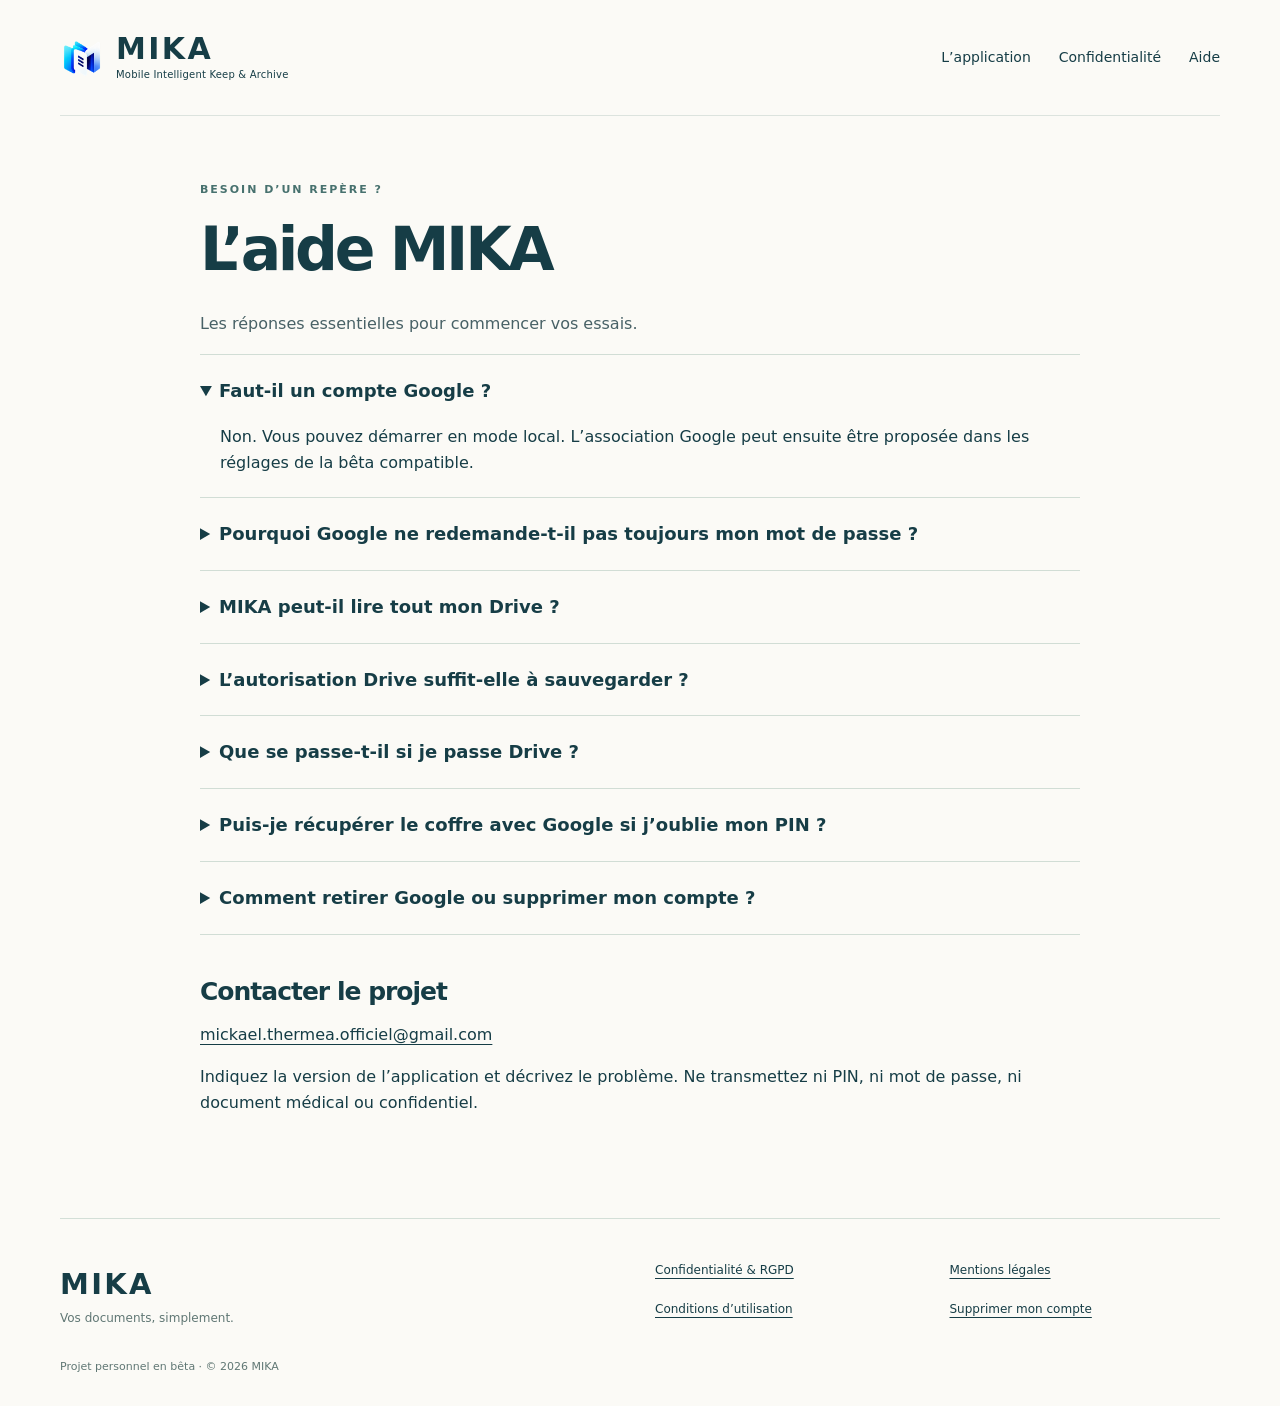
==== aide.html @ 87fa4546 "Créer le site MIKA et les pages de confidentialité de la bêta" ====
<!doctype html>
<html lang="fr"><head><meta charset="utf-8"><meta name="viewport" content="width=device-width,initial-scale=1"><meta name="description" content="Réponses aux questions sur le mode local, Google, Drive et la protection de vos documents dans la bêta MIKA."><meta name="theme-color" content="#123b45"><title>Aide et sauvegardes — MIKA</title><link rel="icon" href="/assets/mika.png"><link rel="stylesheet" href="/style.css"></head><body><a class="skip" href="#contenu">Aller au contenu</a><header class="header wrap"><a class="brand" href="/"><img src="/assets/mika.png" alt="" width="44" height="44"><span><strong>MIKA</strong><small>Mobile Intelligent Keep &amp; Archive</small></span></a><nav aria-label="Navigation principale"><a href="/#fonctionnement">L’application</a><a href="/confidentialite.html">Confidentialité</a><a href="/aide.html">Aide</a></nav></header><main id="contenu" class="legal wrap"><span class="eyebrow">BESOIN D’UN REPÈRE ?</span><h1>L’aide MIKA</h1><p class="lead">Les réponses essentielles pour commencer vos essais.</p><details open><summary>Faut-il un compte Google ?</summary><p>Non. Vous pouvez démarrer en mode local. L’association Google peut ensuite être proposée dans les réglages de la bêta compatible.</p></details><details><summary>Pourquoi Google ne redemande-t-il pas toujours mon mot de passe ?</summary><p>Le téléphone peut déjà disposer d’une session reconnue par Google. Google choisit les vérifications supplémentaires en fonction du compte et du contexte. La mention « Compte Google vérifié » dans MIKA indique la validation technique de la connexion via Supabase, pas une vérification d’identité civile.</p></details><details><summary>MIKA peut-il lire tout mon Drive ?</summary><p>L’autorisation demandée dans ce prototype est limitée à l’espace de données de l’application (<code>drive.appdata</code>). Elle ne permet pas de parcourir vos autres fichiers.</p></details><details><summary>L’autorisation Drive suffit-elle à sauvegarder ?</summary><p>Non. La bêta actuelle teste la connexion et l’autorisation. L’envoi et la restauration d’une archive sur Drive restent à implémenter et à tester. Continuez à utiliser les fonctions manuelles de sauvegarde et d’export disponibles dans votre application.</p></details><details><summary>Que se passe-t-il si je passe Drive ?</summary><p>Vous pouvez continuer en mode local. Vous devez alors conserver vous-même vos sauvegardes et vérifier la restauration avec les fonctions disponibles dans votre version.</p></details><details><summary>Puis-je récupérer le coffre avec Google si j’oublie mon PIN ?</summary><p>Pas dans ce prototype : la récupération de clé par compte Google n’est pas implémentée. Conservez les moyens de récupération et sauvegardes proposés par votre version.</p></details><details><summary>Comment retirer Google ou supprimer mon compte ?</summary><p>Suivez la <a href="/suppression.html">procédure de suppression du compte</a>. Retirer l’association locale, révoquer Google et supprimer le compte serveur sont des actions distinctes.</p></details><h2>Contacter le projet</h2><p><a href="mailto:mickael.thermea.officiel@gmail.com">mickael.thermea.officiel@gmail.com</a></p><p>Indiquez la version de l’application et décrivez le problème. Ne transmettez ni PIN, ni mot de passe, ni document médical ou confidentiel.</p></main><footer class="footer wrap"><a class="wordmark" href="/">MIKA<span>Vos documents, simplement.</span></a><nav aria-label="Informations légales"><a href="/confidentialite.html">Confidentialité &amp; RGPD</a><a href="/mentions-legales.html">Mentions légales</a><a href="/conditions.html">Conditions d’utilisation</a><a href="/suppression.html">Supprimer mon compte</a></nav><small>Projet personnel en bêta · © 2026 MIKA</small></footer></body></html>
---- style.css ----
*{box-sizing:border-box}html{scroll-behavior:smooth;scroll-padding-top:24px}body{margin:0;color:#163d46;background:#fbfaf6;font:17px/1.65 system-ui,-apple-system,BlinkMacSystemFont,"Segoe UI",sans-serif}a{color:inherit;text-underline-offset:4px}a:hover{color:#076d70}a:focus-visible,summary:focus-visible{outline:3px solid #d08731;outline-offset:6px}img{max-width:100%;object-fit:contain}.wrap{width:min(1160px,calc(100% - 64px));margin-inline:auto}.header{min-height:116px;display:flex;align-items:center;justify-content:space-between;gap:30px;border-bottom:1px solid #dce3de}.brand{display:flex;align-items:center;gap:12px;text-decoration:none}.brand strong{display:block;font-size:30px;line-height:1.15;letter-spacing:.08em}.brand small{display:block;font-size:10px;letter-spacing:.02em}.header nav{display:flex;gap:28px;font-size:14px}.header nav a{text-decoration:none}.eyebrow{font-size:11px;font-weight:750;letter-spacing:.18em;display:block;color:#47716e}.hero{padding-block:80px 100px;display:grid;grid-template-columns:1.3fr 1fr;gap:80px;align-items:center}h1,h2,h3,p{margin-top:0}h1{font-size:clamp(44px,5.1vw,70px);letter-spacing:-.055em;line-height:1.08;margin-bottom:28px;font-weight:650}h1 em{font-family:Georgia,serif;font-weight:400;color:#2d7974}.hero .eyebrow{margin-bottom:22px}.lead{font-size:19px;line-height:1.75;max-width:610px;color:#486166}.actions{display:flex;align-items:center;gap:24px;flex-wrap:wrap;margin-top:30px}.button{background:#174f55;color:#fff;border-radius:6px;padding:14px 22px;font-size:14px;font-weight:600;text-decoration:none;display:inline-flex;gap:32px;align-items:center}.button:hover{background:#0c3d44;color:#fff}.textlink{font-size:14px;font-weight:650}.caption{font-size:12px;color:#617371;margin-top:25px;max-width:600px}.hero-art{position:relative;background:#e1ece5;border:1px solid #c8dcd1;border-radius:120px 120px 12px 12px;padding:48px 36px 28px;box-shadow:18px 18px 0 #f0e9db;text-align:center}.hero-logo{margin-bottom:12px}.art-title{font:40px/1.15 Georgia,serif;letter-spacing:-.03em;margin-bottom:30px}.hero-art ul{list-style:none;padding:0;text-align:left;margin:0}.hero-art li{padding:12px 0;border-top:1px solid #bbd0c4;font-size:13px;display:flex;gap:16px}.hero-art li span{color:#5e8175;font-size:11px;font-weight:700}.section{padding-block:75px}h2{font-size:clamp(30px,3.3vw,44px);line-height:1.16;letter-spacing:-.04em;font-weight:600;margin:14px 0 32px}.cards{display:grid;grid-template-columns:repeat(3,1fr);gap:40px}.cards article{padding-top:25px;border-top:1px solid #c6d6d1}.number{font:22px Georgia,serif;color:#6c8a77}.cards h3{font-size:19px;margin:20px 0 12px}.cards p{color:#53696b;font-size:15px}.band{background:#edf1eb;border-block:1px solid #d7e0d9}.split{display:grid;grid-template-columns:1fr 1.2fr;gap:80px}.split p{font-size:16px}.notice{padding:22px 24px;border-left:3px solid #467d70;background:#edf2ec;border-radius:0 8px 8px 0;margin:28px 0}.band .notice{background:#fffdf7}.notice p:last-child{margin-bottom:0}.notice strong{display:block;margin-bottom:8px}.closing{max-width:800px;text-align:center}.closing .caption{margin-inline:auto}.footer{border-top:1px solid #d3dfd7;padding-block:42px 30px;display:grid;grid-template-columns:1fr 1fr;gap:30px}.wordmark{font-size:29px;letter-spacing:.08em;font-weight:700;text-decoration:none}.wordmark span{display:block;font-size:12px;font-weight:400;letter-spacing:0;color:#607774}.footer nav{display:grid;grid-template-columns:1fr 1fr;gap:10px 24px;font-size:12px}.footer small{font-size:11px;color:#607774;grid-column:1/-1}.legal{max-width:880px;padding-block:65px 85px}.legal h1{margin-top:18px;font-size:clamp(40px,5vw,60px)}.updated{font-size:12px;color:#607774}.legal h2{font-size:25px;margin-top:42px;margin-bottom:16px}.legal p,.legal li{font-size:16px}.legal ul{padding-left:22px}.table-scroll{overflow-x:auto}table{border-collapse:collapse;width:100%;min-width:560px;font-size:14px}th,td{text-align:left;vertical-align:top;padding:16px 12px;border-bottom:1px solid #d6e0da}th{background:#eaf0e9;font-size:12px}td:first-child{font-weight:650;width:22%}code{font-size:.9em;overflow-wrap:anywhere}details{border-top:1px solid #d1ddd5;padding:21px 0}details:last-of-type{border-bottom:1px solid #d1ddd5}summary{font-size:18px;font-weight:600;cursor:pointer}details p{padding-left:20px;margin:18px 0 0}.skip{position:absolute;left:12px;top:-100px;z-index:10;background:white;padding:10px}.skip:focus{top:12px}@media(max-width:800px){.wrap{width:calc(100% - 40px)}.header{min-height:100px;flex-wrap:wrap;padding-block:20px;gap:20px}.header nav{gap:22px;font-size:13px}.hero{grid-template-columns:1fr;gap:45px;padding-block:50px 65px}.hero-art{max-width:440px;width:100%;justify-self:center}.cards{grid-template-columns:1fr;gap:18px}.split{grid-template-columns:1fr;gap:10px}.section{padding-block:50px}.footer{grid-template-columns:1fr}.footer nav{grid-template-columns:1fr 1fr}.legal{padding-block:45px 60px}.legal h1{overflow-wrap:anywhere}.brand strong{font-size:27px}.brand small{font-size:9px}.actions{gap:18px}}@media(prefers-reduced-motion:reduce){html{scroll-behavior:auto}}@media print{.header nav,.footer,.actions,.skip{display:none}body{background:white;color:black}.wrap{width:100%}.legal{padding:0;max-width:none}.notice{border:1px solid #777;background:white}a{color:black}.table-scroll{overflow:visible}}
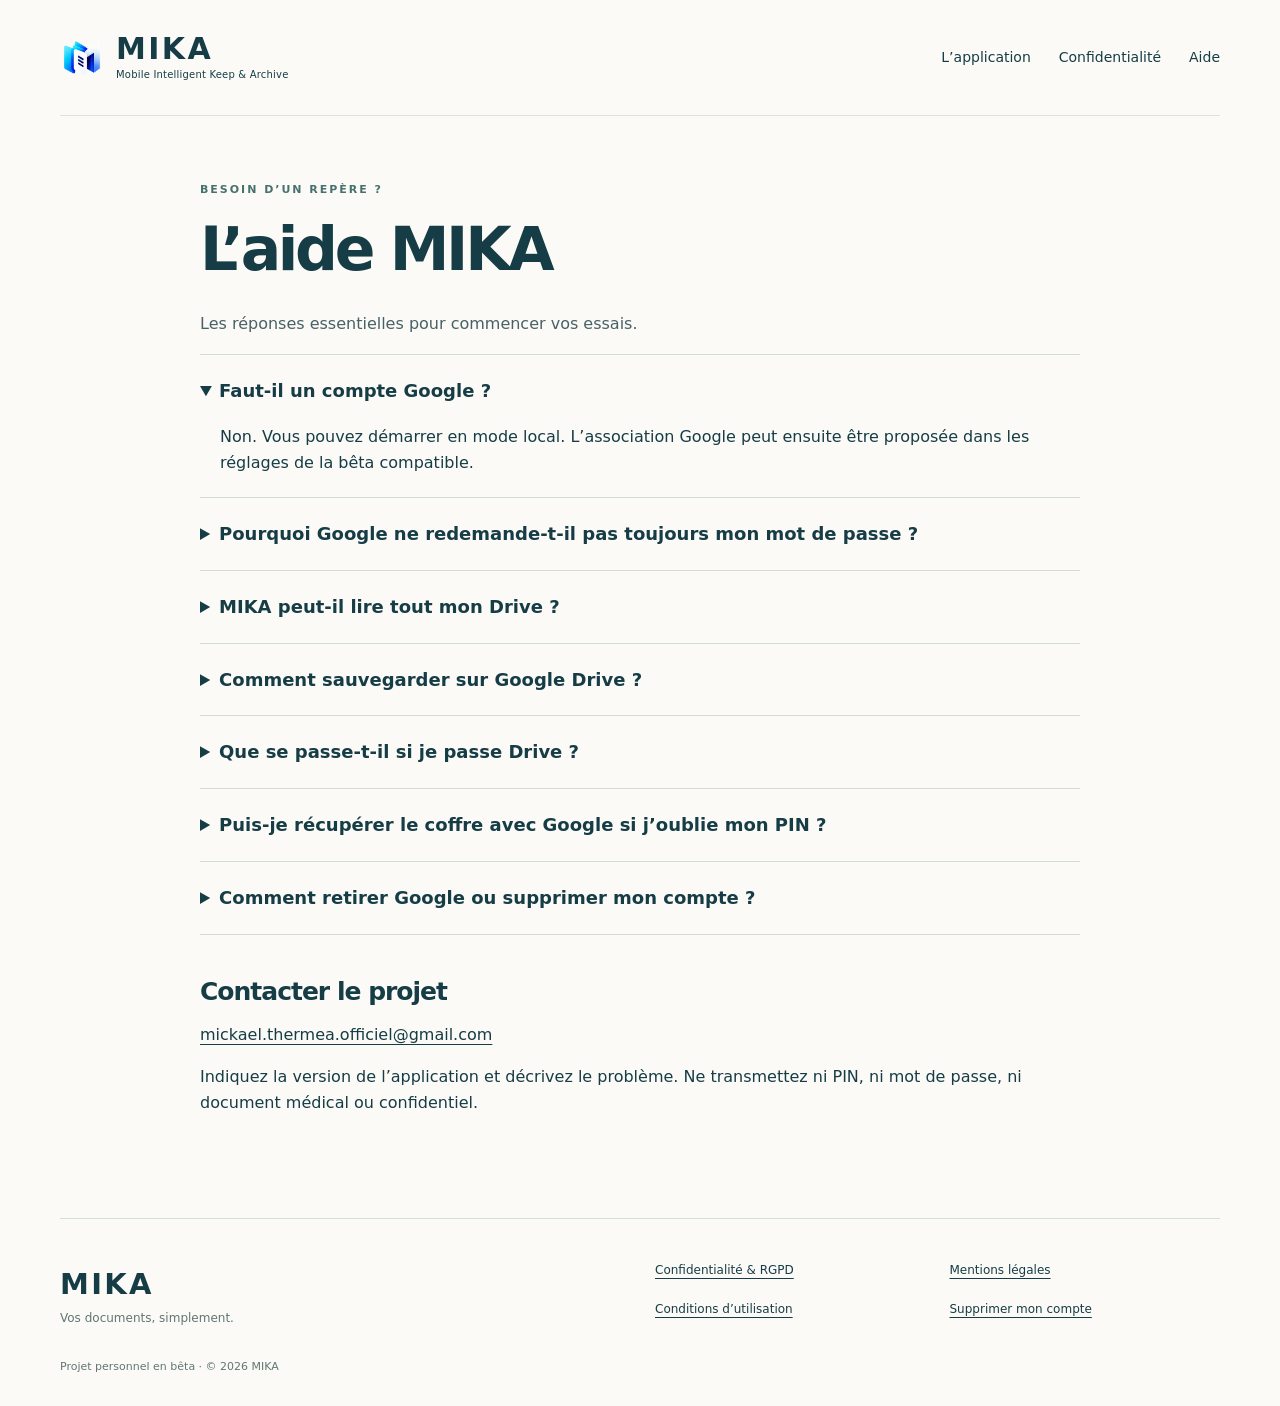
==== commit 743542d9: "Document incremental and weekly Drive backups in test build 61" ====
--- a/aide.html
+++ b/aide.html
@@ -1,2 +1,3 @@
 <!doctype html>
-<html lang="fr"><head><meta charset="utf-8"><meta name="viewport" content="width=device-width,initial-scale=1"><meta name="description" content="Réponses aux questions sur le mode local, Google, Drive et la protection de vos documents dans la bêta MIKA."><meta name="theme-color" content="#123b45"><title>Aide et sauvegardes — MIKA</title><link rel="icon" href="/assets/mika.png"><link rel="stylesheet" href="/style.css"></head><body><a class="skip" href="#contenu">Aller au contenu</a><header class="header wrap"><a class="brand" href="/"><img src="/assets/mika.png" alt="" width="44" height="44"><span><strong>MIKA</strong><small>Mobile Intelligent Keep &amp; Archive</small></span></a><nav aria-label="Navigation principale"><a href="/#fonctionnement">L’application</a><a href="/confidentialite.html">Confidentialité</a><a href="/aide.html">Aide</a></nav></header><main id="contenu" class="legal wrap"><span class="eyebrow">BESOIN D’UN REPÈRE ?</span><h1>L’aide MIKA</h1><p class="lead">Les réponses essentielles pour commencer vos essais.</p><details open><summary>Faut-il un compte Google ?</summary><p>Non. Vous pouvez démarrer en mode local. L’association Google peut ensuite être proposée dans les réglages de la bêta compatible.</p></details><details><summary>Pourquoi Google ne redemande-t-il pas toujours mon mot de passe ?</summary><p>Le téléphone peut déjà disposer d’une session reconnue par Google. Google choisit les vérifications supplémentaires en fonction du compte et du contexte. La mention « Compte Google vérifié » dans MIKA indique la validation technique de la connexion via Supabase, pas une vérification d’identité civile.</p></details><details><summary>MIKA peut-il lire tout mon Drive ?</summary><p>L’autorisation demandée dans ce prototype est limitée à l’espace de données de l’application (<code>drive.appdata</code>). Elle ne permet pas de parcourir vos autres fichiers.</p></details><details><summary>L’autorisation Drive suffit-elle à sauvegarder ?</summary><p>Non. La bêta actuelle teste la connexion et l’autorisation. L’envoi et la restauration d’une archive sur Drive restent à implémenter et à tester. Continuez à utiliser les fonctions manuelles de sauvegarde et d’export disponibles dans votre application.</p></details><details><summary>Que se passe-t-il si je passe Drive ?</summary><p>Vous pouvez continuer en mode local. Vous devez alors conserver vous-même vos sauvegardes et vérifier la restauration avec les fonctions disponibles dans votre version.</p></details><details><summary>Puis-je récupérer le coffre avec Google si j’oublie mon PIN ?</summary><p>Pas dans ce prototype : la récupération de clé par compte Google n’est pas implémentée. Conservez les moyens de récupération et sauvegardes proposés par votre version.</p></details><details><summary>Comment retirer Google ou supprimer mon compte ?</summary><p>Suivez la <a href="/suppression.html">procédure de suppression du compte</a>. Retirer l’association locale, révoquer Google et supprimer le compte serveur sont des actions distinctes.</p></details><h2>Contacter le projet</h2><p><a href="mailto:mickael.thermea.officiel@gmail.com">mickael.thermea.officiel@gmail.com</a></p><p>Indiquez la version de l’application et décrivez le problème. Ne transmettez ni PIN, ni mot de passe, ni document médical ou confidentiel.</p></main><footer class="footer wrap"><a class="wordmark" href="/">MIKA<span>Vos documents, simplement.</span></a><nav aria-label="Informations légales"><a href="/confidentialite.html">Confidentialité &amp; RGPD</a><a href="/mentions-legales.html">Mentions légales</a><a href="/conditions.html">Conditions d’utilisation</a><a href="/suppression.html">Supprimer mon compte</a></nav><small>Projet personnel en bêta · © 2026 MIKA</small></footer></body></html>
+<html lang="fr"><head><meta charset="utf-8"><meta name="viewport" content="width=device-width,initial-scale=1"><meta name="description" content="Réponses aux questions sur le mode local, Google, Drive et la protection de vos documents dans la bêta MIKA."><meta name="theme-color" content="#123b45"><title>Aide et sauvegardes — MIKA</title><link rel="icon" href="/assets/mika.png"><link rel="stylesheet" href="/style.css"></head><body><a class="skip" href="#contenu">Aller au contenu</a><header class="header wrap"><a class="brand" href="/"><img src="/assets/mika.png" alt="" width="44" height="44"><span><strong>MIKA</strong><small>Mobile Intelligent Keep &amp; Archive</small></span></a><nav aria-label="Navigation principale"><a href="/#fonctionnement">L’application</a><a href="/confidentialite.html">Confidentialité</a><a href="/aide.html">Aide</a></nav></header><main id="contenu" class="legal wrap"><span class="eyebrow">BESOIN D’UN REPÈRE ?</span><h1>L’aide MIKA</h1><p class="lead">Les réponses essentielles pour commencer vos essais.</p><details open><summary>Faut-il un compte Google ?</summary><p>Non. Vous pouvez démarrer en mode local. L’association Google peut ensuite être proposée dans les réglages de la bêta compatible.</p></details><details><summary>Pourquoi Google ne redemande-t-il pas toujours mon mot de passe ?</summary><p>Le téléphone peut déjà disposer d’une session reconnue par Google. Google choisit les vérifications supplémentaires en fonction du compte et du contexte. La mention « Compte Google vérifié » dans MIKA indique la validation technique de la connexion via Supabase, pas une vérification d’identité civile.</p></details><details><summary>MIKA peut-il lire tout mon Drive ?</summary><p>L’autorisation demandée dans ce prototype est limitée à l’espace de données de l’application (<code>drive.appdata</code>). Elle ne permet pas de parcourir vos autres fichiers.</p></details><details><summary>Comment sauvegarder sur Google Drive ?</summary><p>Dans le build de test 61, ouvrez <strong>Réglages &gt; Sauvegarde Google Drive</strong>. Utilisez <strong>Sauvegarder maintenant</strong> pour un envoi immédiat, ou activez la sauvegarde hebdomadaire pour le vendredi à 17 h, heure de l’appareil. Si MIKA est fermé ou si le coffre est verrouillé, la sauvegarde se lance quand vous ouvrez MIKA et déverrouillez le coffre. La date de la dernière sauvegarde vérifiée apparaît dans ces réglages.</p><p>Après la première sauvegarde incrémentielle, MIKA réutilise les blocs chiffrés inchangés. MIKA confirme la sauvegarde après avoir relu la clé de récupération et vérifié l’archive téléchargée. Le bouton <strong>Vérifier</strong> refait cette lecture sans modifier votre bibliothèque.</p></details><details><summary>Que se passe-t-il si je passe Drive ?</summary><p>Vous pouvez continuer en mode local. Vous devez alors conserver vous-même vos sauvegardes et vérifier la restauration avec les fonctions disponibles dans votre version.</p></details><details><summary>Puis-je récupérer le coffre avec Google si j’oublie mon PIN ?</summary><p>La restauration Drive a été vérifiée avec la version de test 60 sur un émulateur vierge, avec le même compte Google et un nouveau PIN local. La clé de récupération doit avoir été enregistrée avant la perte de l’ancienne installation. Avant de désinstaller, effectuez une sauvegarde confirmée. Sur la nouvelle installation, reconnectez le même compte et choisissez « Retrouver mes documents ». La restauration demande une bibliothèque vide et votre confirmation. Conservez vos sauvegardes manuelles.</p></details><details><summary>Comment retirer Google ou supprimer mon compte ?</summary><p>Suivez la <a href="/suppression.html">procédure de suppression du compte</a>. Retirer l’association locale, révoquer Google et supprimer le compte serveur sont des actions distinctes.</p></details><h2>Contacter le projet</h2><p><a href="mailto:mickael.thermea.officiel@gmail.com">mickael.thermea.officiel@gmail.com</a></p><p>Indiquez la version de l’application et décrivez le problème. Ne transmettez ni PIN, ni mot de passe, ni document médical ou confidentiel.</p></main><footer class="footer wrap"><a class="wordmark" href="/">MIKA<span>Vos documents, simplement.</span></a><nav aria-label="Informations légales"><a href="/confidentialite.html">Confidentialité &amp; RGPD</a><a href="/mentions-legales.html">Mentions légales</a><a href="/conditions.html">Conditions d’utilisation</a><a href="/suppression.html">Supprimer mon compte</a></nav><small>Projet personnel en bêta · © 2026 MIKA</small></footer></body></html>
+
